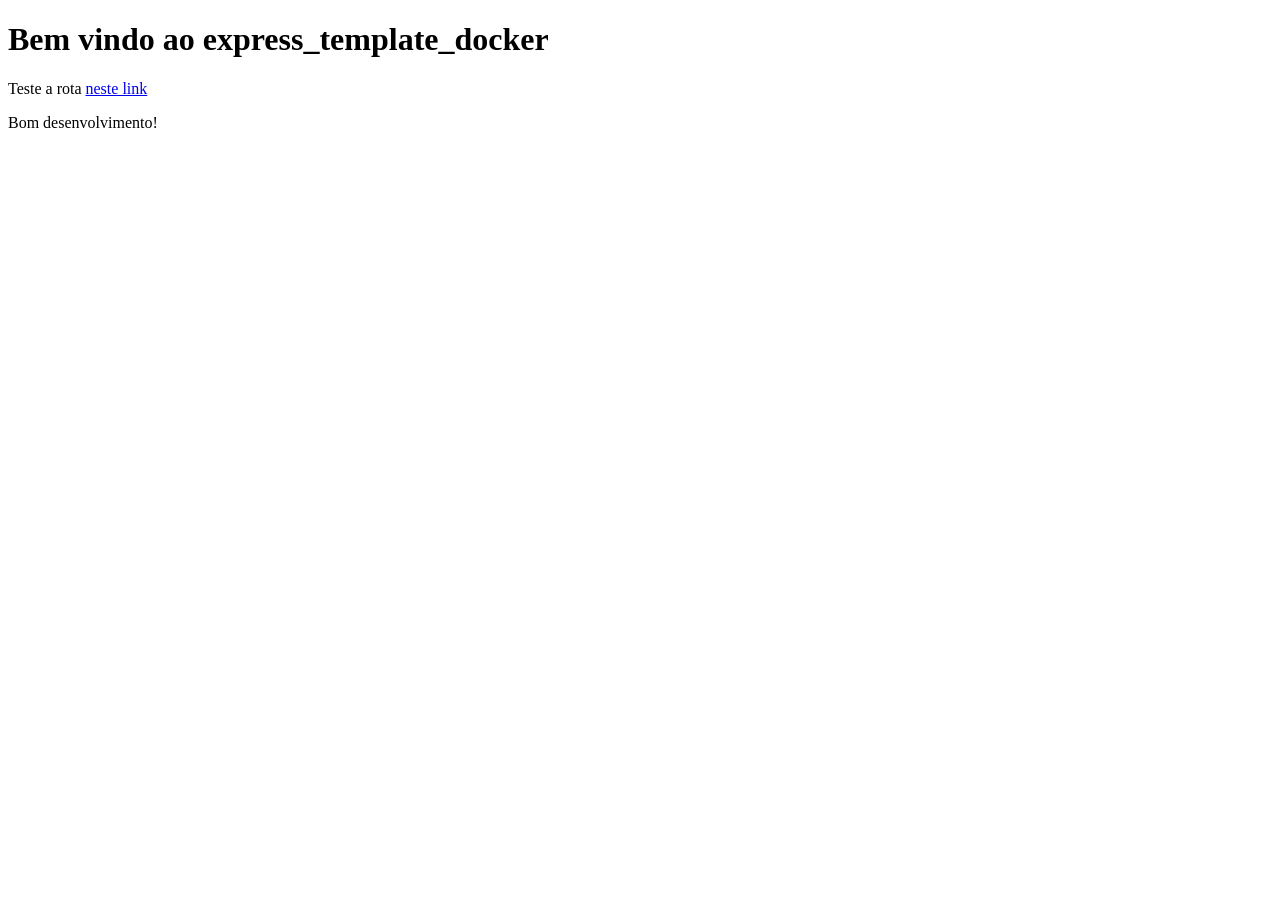
==== MarioGames_review/src/static/index.html @ 61664c6d "Add files via upload" ====
<!DOCTYPE html>
<html lang="pt-br">
<head>
    <meta charset="UTF-8">
    <meta name="viewport" content="width=device-width, initial-scale=1.0">
    <title>Página inicial</title>
</head>
<body>
    <h1>Bem vindo ao express_template_docker</h1>
    <p>Teste a rota <a href="/hello">neste link</a></p>
    <p>Bom desenvolvimento!</p>

</body>
</html>
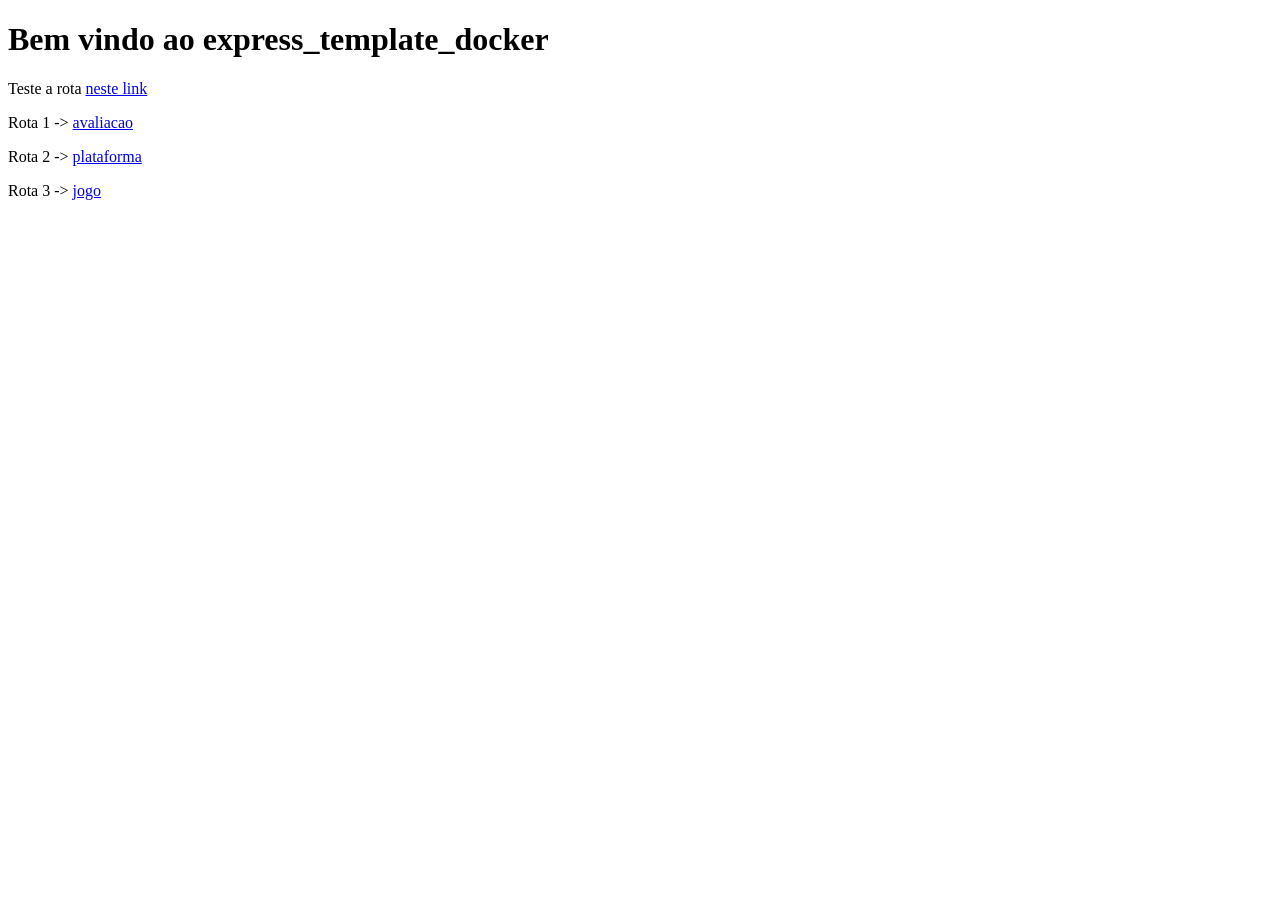
==== commit d84b6799: "jogos e plataformas funcionando o basico,avaliação não arrumada" ====
--- a/MarioGames_review/src/static/index.html
+++ b/MarioGames_review/src/static/index.html
@@ -8,7 +8,9 @@
 <body>
     <h1>Bem vindo ao express_template_docker</h1>
     <p>Teste a rota <a href="/hello">neste link</a></p>
-    <p>Bom desenvolvimento!</p>
+    <p>Rota 1 -> <a href="/avaliacao">avaliacao</a></p>
+    <p>Rota 2 -> <a href="/plataforma">plataforma</a></p>
+    <p>Rota 3 -> <a href="/jogo">jogo</a></p>
 
 </body>
 </html>
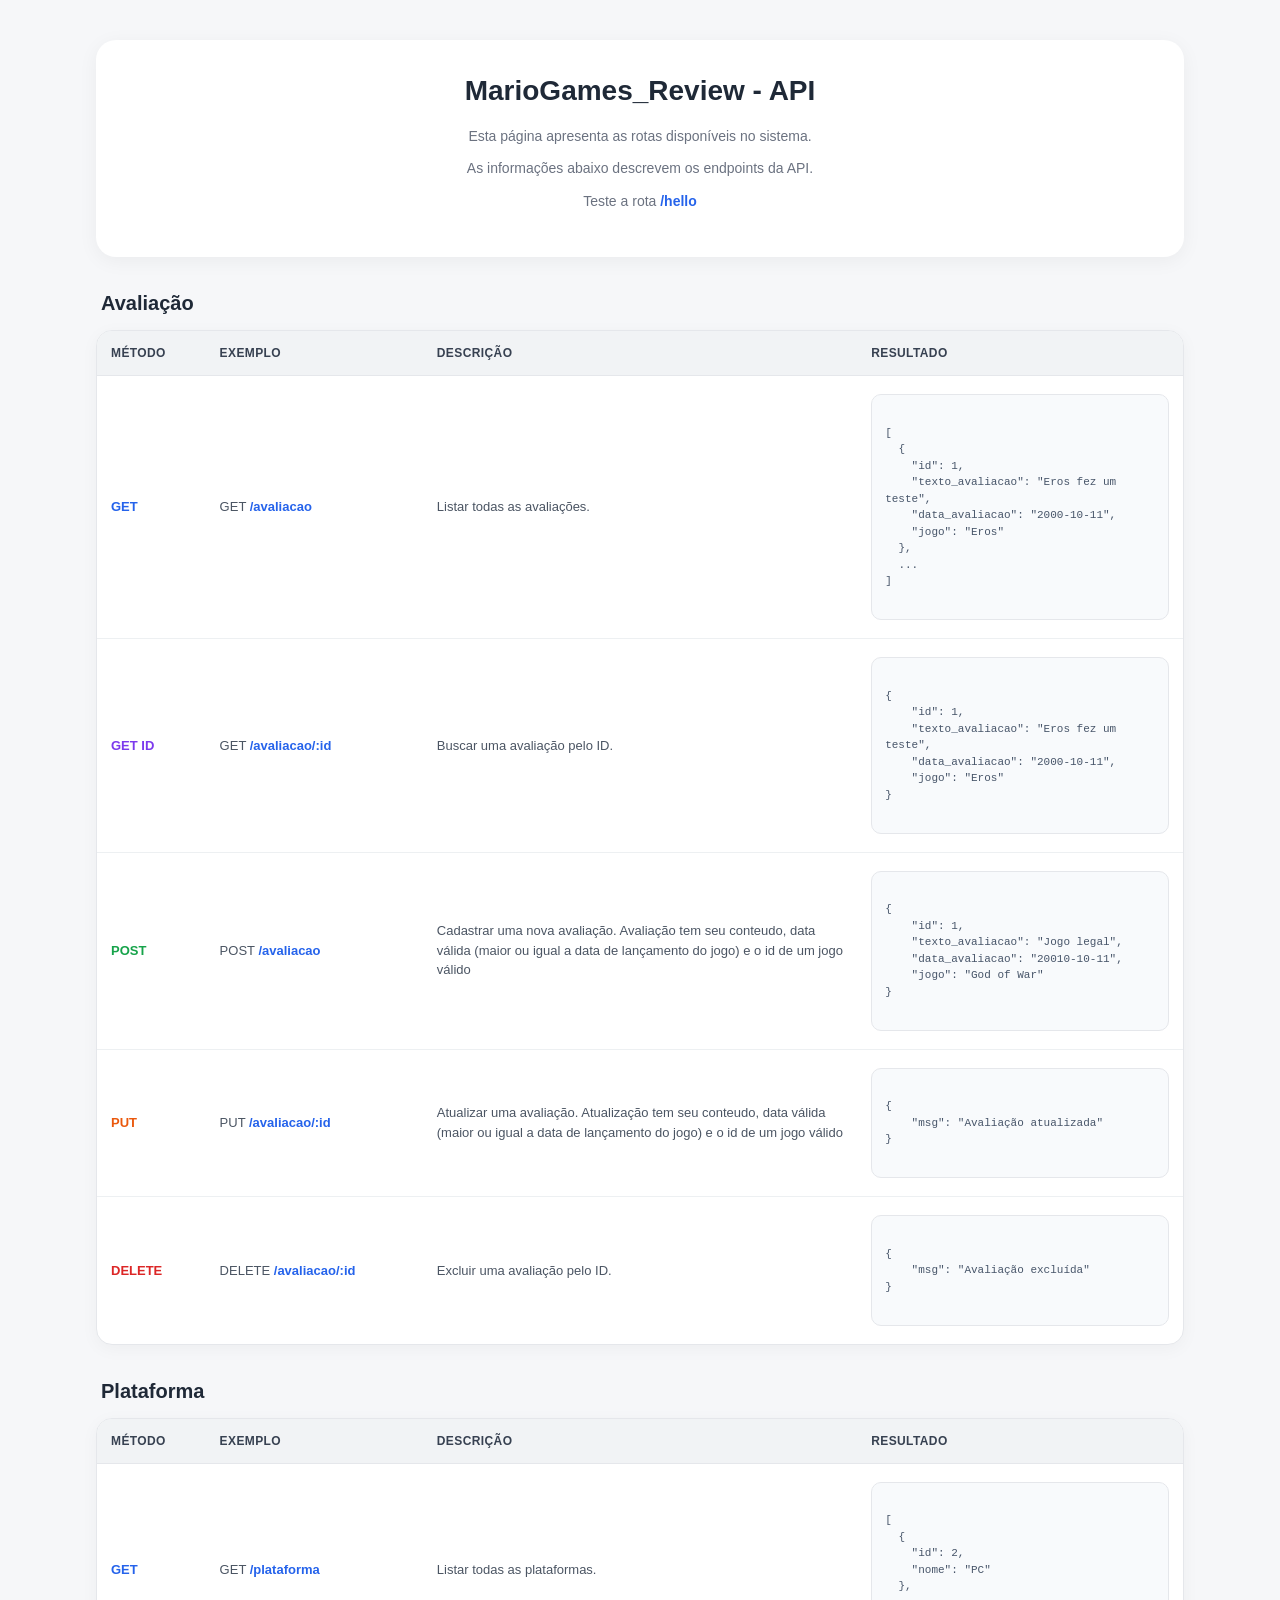
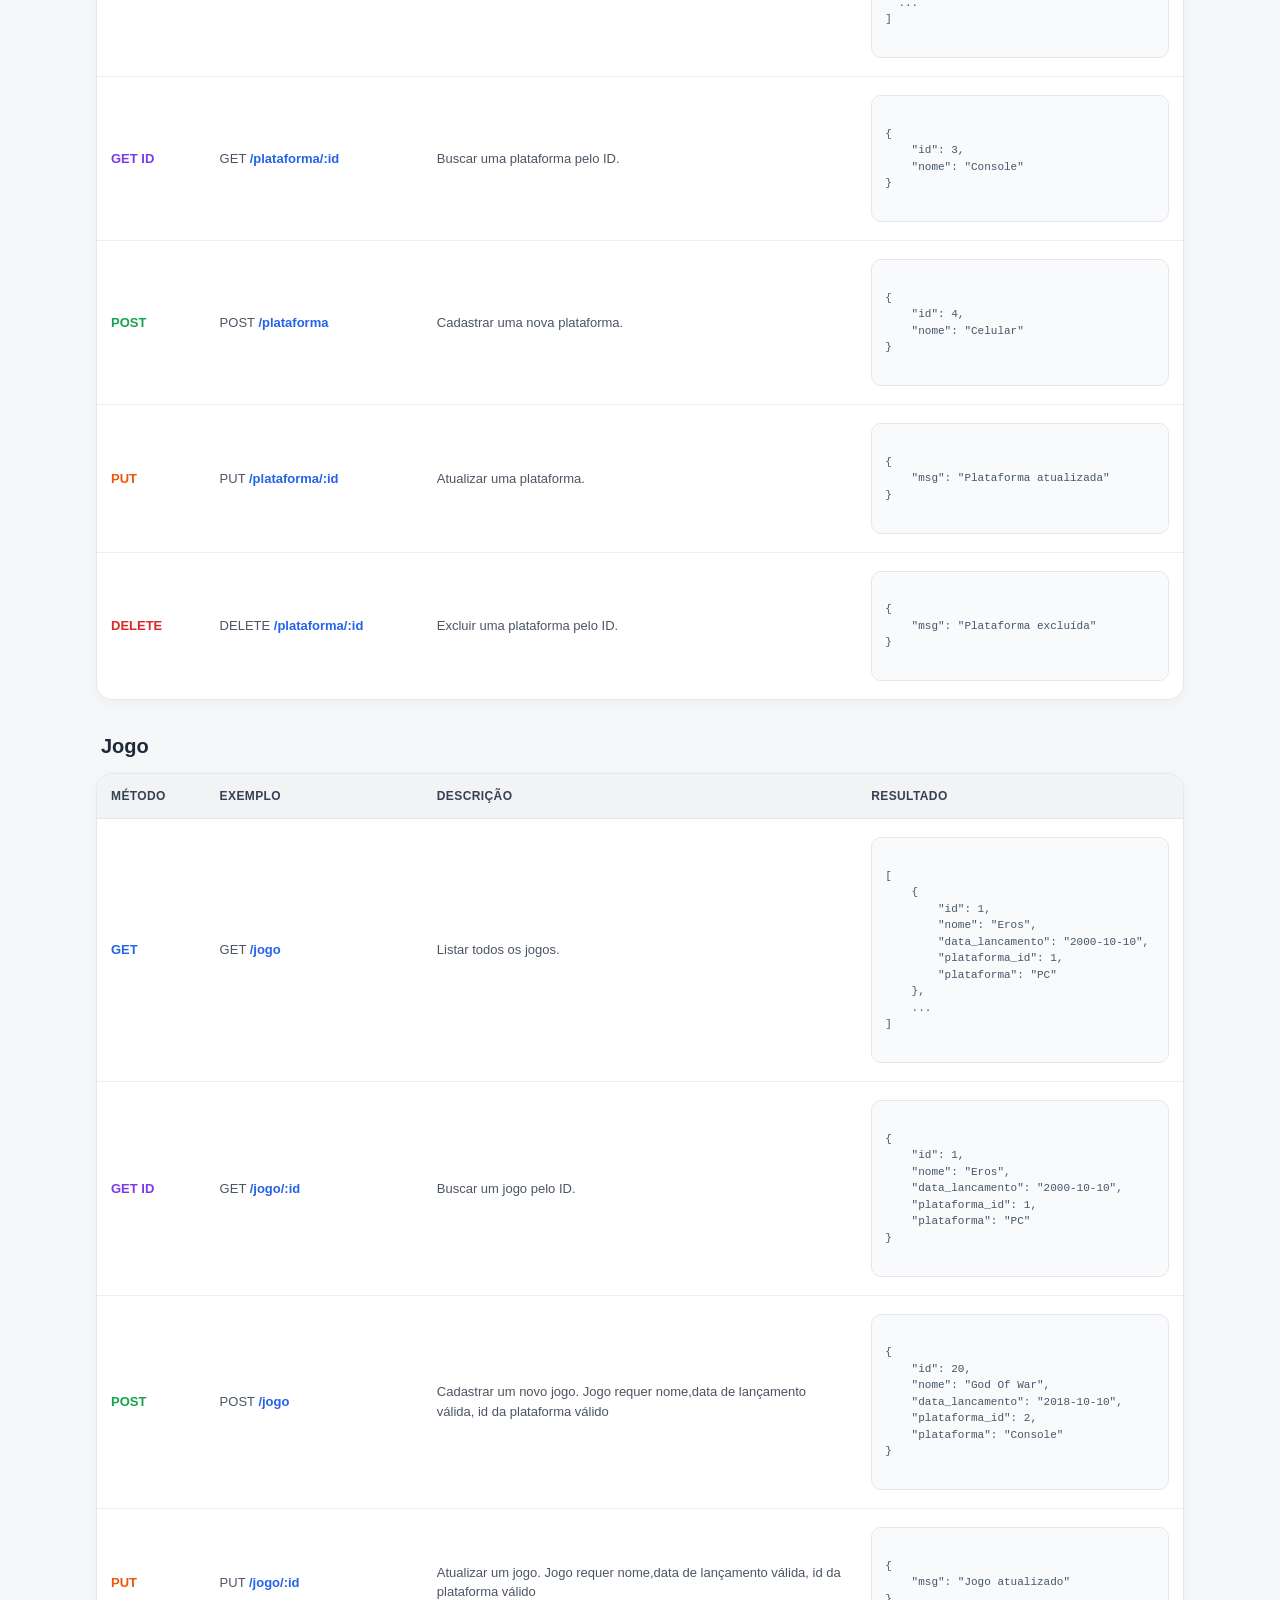
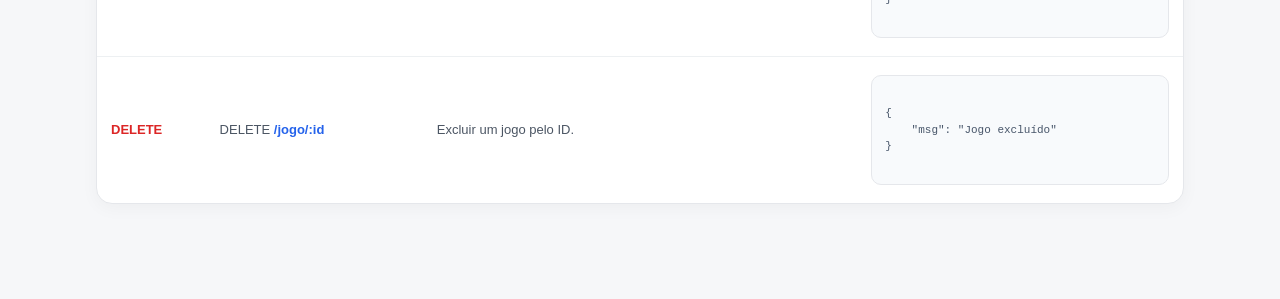
==== commit 5bc85713: "join para atualização de todo o código" ====
--- a/MarioGames_review/src/static/index.html
+++ b/MarioGames_review/src/static/index.html
@@ -1,16 +1,490 @@
 <!DOCTYPE html>
 <html lang="pt-br">
+
 <head>
     <meta charset="UTF-8">
     <meta name="viewport" content="width=device-width, initial-scale=1.0">
-    <title>Página inicial</title>
+
+    <title>MarioGames_Review - API</title>
+    <link rel="stylesheet" href="style.css">
+
 </head>
+
 <body>
-    <h1>Bem vindo ao express_template_docker</h1>
-    <p>Teste a rota <a href="/hello">neste link</a></p>
-    <p>Rota 1 -> <a href="/avaliacao">avaliacao</a></p>
-    <p>Rota 2 -> <a href="/plataforma">plataforma</a></p>
-    <p>Rota 3 -> <a href="/jogo">jogo</a></p>
+
+    <div class="container">
+
+        <header>
+
+            <h1>MarioGames_Review - API</h1>
+
+            <p>
+                Esta página apresenta as rotas disponíveis no sistema.
+            </p>
+
+            <p>
+                As informações abaixo descrevem os endpoints da API.
+            </p>
+
+            <p>
+                Teste a rota
+                <a href="/hello">/hello</a>
+            </p>
+
+        </header>
+
+
+        <section class="categoria">
+
+            <h2>Avaliação</h2>
+
+            <table>
+
+                <thead>
+                    <tr>
+                        <th>Método</th>
+                        <th>Exemplo</th>
+                        <th>Descrição</th>
+                        <th>Resultado</th>
+                    </tr>
+                </thead>
+
+                <tbody>
+
+                    <tr>
+                        <td class="metodo">GET</td>
+
+                        <td class="exemplo">
+                            GET
+                            <a href="/avaliacao">
+                                /avaliacao
+                            </a>
+                        </td>
+
+                        <td class="descricao">
+                            Listar todas as avaliações.
+                        </td>
+
+                        <td class="resultado">
+                            <div class="codigo">
+[
+  {
+    "id": 1,
+    "texto_avaliacao": "Eros fez um teste",
+    "data_avaliacao": "2000-10-11",
+    "jogo": "Eros"
+  },
+  ...
+]
+                            </div>
+                        </td>
+                    </tr>
+
+                    <tr>
+                        <td class="metodo">GET ID</td>
+
+                        <td class="exemplo">
+                            GET
+                            <a href="/avaliacao/1">
+                                /avaliacao/:id
+                            </a>
+                        </td>
+
+                        <td class="descricao">
+                            Buscar uma avaliação pelo ID.
+                        </td>
+
+                        <td class="resultado">
+                            <div class="codigo">
+{
+    "id": 1,
+    "texto_avaliacao": "Eros fez um teste",
+    "data_avaliacao": "2000-10-11",
+    "jogo": "Eros"
+}
+                            </div>
+                        </td>
+                    </tr>
+
+                    <tr>
+                        <td class="metodo">POST</td>
+
+                        <td class="exemplo">
+                            POST
+                            <a href="/avaliacao">
+                                /avaliacao
+                            </a>
+                        </td>
+
+                        <td class="descricao">
+                            Cadastrar uma nova avaliação. Avaliação tem seu conteudo, data válida (maior ou igual a data de lançamento do jogo) e o id de um jogo válido
+                        </td>
+
+                        <td class="resultado">
+                            <div class="codigo">
+{
+    "id": 1,
+    "texto_avaliacao": "Jogo legal",
+    "data_avaliacao": "20010-10-11",
+    "jogo": "God of War"
+}
+                            </div>
+                        </td>
+                    </tr>
+
+                    <tr>
+                        <td class="metodo">PUT</td>
+
+                        <td class="exemplo">
+                            PUT
+                            <a href="/avaliacao/1">
+                                /avaliacao/:id
+                            </a>
+                        </td>
+
+                        <td class="descricao">
+                            Atualizar uma avaliação. Atualização tem seu conteudo, data válida (maior ou igual a data de lançamento do jogo) e o id de um jogo válido
+                        </td>
+
+                        <td class="resultado">
+                            <div class="codigo">
+{
+    "msg": "Avaliação atualizada"
+}
+                            </div>
+                        </td>
+                    </tr>
+
+                    <tr>
+                        <td class="metodo">DELETE</td>
+
+                        <td class="exemplo">
+                            DELETE
+                            <a href="/avaliacao/1">
+                                /avaliacao/:id
+                            </a>
+                        </td>
+
+                        <td class="descricao">
+                            Excluir uma avaliação pelo ID.
+                        </td>
+
+                        <td class="resultado">
+                            <div class="codigo">
+{
+    "msg": "Avaliação excluída"
+}
+                            </div>
+                        </td>
+                    </tr>
+
+                </tbody>
+
+            </table>
+
+        </section>
+
+
+        <section class="categoria">
+
+            <h2>Plataforma</h2>
+
+            <table>
+
+                <thead>
+                    <tr>
+                        <th>Método</th>
+                        <th>Exemplo</th>
+                        <th>Descrição</th>
+                        <th>Resultado</th>
+                    </tr>
+                </thead>
+
+                <tbody>
+
+                    <tr>
+                        <td class="metodo">GET</td>
+
+                        <td class="exemplo">
+                            GET
+                            <a href="/plataforma">
+                                /plataforma
+                            </a>
+                        </td>
+
+                        <td class="descricao">
+                            Listar todas as plataformas.
+                        </td>
+
+                        <td class="resultado">
+                            <div class="codigo">
+[
+  {
+    "id": 2,
+    "nome": "PC"
+  },
+  ...
+]
+                            </div>
+                        </td>
+                    </tr>
+
+                    <tr>
+                        <td class="metodo">GET ID</td>
+
+                        <td class="exemplo">
+                            GET
+                            <a href="/plataforma/1">
+                                /plataforma/:id
+                            </a>
+                        </td>
+
+                        <td class="descricao">
+                            Buscar uma plataforma pelo ID.
+                        </td>
+
+                        <td class="resultado">
+                            <div class="codigo">
+{
+    "id": 3,
+    "nome": "Console"
+}
+                            </div>
+                        </td>
+                    </tr>
+
+                    <tr>
+                        <td class="metodo">POST</td>
+
+                        <td class="exemplo">
+                            POST
+                            <a href="/plataforma">
+                                /plataforma
+                            </a>
+                        </td>
+
+                        <td class="descricao">
+                            Cadastrar uma nova plataforma.
+                        </td>
+
+                        <td class="resultado">
+                            <div class="codigo">
+{
+    "id": 4,
+    "nome": "Celular"
+}
+                            </div>
+                        </td>
+                    </tr>
+
+                    <tr>
+                        <td class="metodo">PUT</td>
+
+                        <td class="exemplo">
+                            PUT
+                            <a href="/plataforma/1">
+                                /plataforma/:id
+                            </a>
+                        </td>
+
+                        <td class="descricao">
+                            Atualizar uma plataforma.
+                        </td>
+
+                        <td class="resultado">
+                            <div class="codigo">
+{
+    "msg": "Plataforma atualizada"
+}
+                            </div>
+                        </td>
+                    </tr>
+
+                    <tr>
+                        <td class="metodo">DELETE</td>
+
+                        <td class="exemplo">
+                            DELETE
+                            <a href="/plataforma/1">
+                                /plataforma/:id
+                            </a>
+                        </td>
+
+                        <td class="descricao">
+                            Excluir uma plataforma pelo ID.
+                        </td>
+
+                        <td class="resultado">
+                            <div class="codigo">
+{
+    "msg": "Plataforma excluída"
+}
+                            </div>
+                        </td>
+                    </tr>
+
+                </tbody>
+
+            </table>
+
+        </section>
+
+
+        <section class="categoria">
+
+            <h2>Jogo</h2>
+
+            <table>
+
+                <thead>
+                    <tr>
+                        <th>Método</th>
+                        <th>Exemplo</th>
+                        <th>Descrição</th>
+                        <th>Resultado</th>
+                    </tr>
+                </thead>
+
+                <tbody>
+
+                    <tr>
+                        <td class="metodo">GET</td>
+
+                        <td class="exemplo">
+                            GET
+                            <a href="/jogo">
+                                /jogo
+                            </a>
+                        </td>
+
+                        <td class="descricao">
+                            Listar todos os jogos.
+                        </td>
+
+                        <td class="resultado">
+                            <div class="codigo">
+[
+    {
+        "id": 1,
+        "nome": "Eros",
+        "data_lancamento": "2000-10-10",
+        "plataforma_id": 1,
+        "plataforma": "PC"
+    },
+    ...
+]
+                            </div>
+                        </td>
+                    </tr>
+
+                    <tr>
+                        <td class="metodo">GET ID</td>
+
+                        <td class="exemplo">
+                            GET
+                            <a href="/jogo/1">
+                                /jogo/:id
+                            </a>
+                        </td>
+
+                        <td class="descricao">
+                            Buscar um jogo pelo ID.
+                        </td>
+
+                        <td class="resultado">
+                            <div class="codigo">
+{
+    "id": 1,
+    "nome": "Eros",
+    "data_lancamento": "2000-10-10",
+    "plataforma_id": 1,
+    "plataforma": "PC"
+}
+                            </div>
+                        </td>
+                    </tr>
+
+                    <tr>
+                        <td class="metodo">POST</td>
+
+                        <td class="exemplo">
+                            POST
+                            <a href="/jogo">
+                                /jogo
+                            </a>
+                        </td>
+
+                        <td class="descricao">
+                            Cadastrar um novo jogo. Jogo requer nome,data de lançamento válida, id da plataforma válido
+                        </td>
+
+                        <td class="resultado">
+                            <div class="codigo">
+{
+    "id": 20,
+    "nome": "God Of War",
+    "data_lancamento": "2018-10-10",
+    "plataforma_id": 2,
+    "plataforma": "Console"
+}
+                            </div>
+                        </td>
+                    </tr>
+
+                    <tr>
+                        <td class="metodo">PUT</td>
+
+                        <td class="exemplo">
+                            PUT
+                            <a href="/jogo/1">
+                                /jogo/:id
+                            </a>
+                        </td>
+
+                        <td class="descricao">
+                            Atualizar um jogo. Jogo requer nome,data de lançamento válida, id da plataforma válido
+                        </td>
+
+                        <td class="resultado">
+                            <div class="codigo">
+{
+    "msg": "Jogo atualizado"
+}
+                            </div>
+                        </td>
+                    </tr>
+
+                    <tr>
+                        <td class="metodo">DELETE</td>
+
+                        <td class="exemplo">
+                            DELETE
+                            <a href="/jogo/1">
+                                /jogo/:id
+                            </a>
+                        </td>
+
+                        <td class="descricao">
+                            Excluir um jogo pelo ID.
+                        </td>
+
+                        <td class="resultado">
+                            <div class="codigo">
+{
+    "msg": "Jogo excluído"
+}
+                            </div>
+                        </td>
+                    </tr>
+
+                </tbody>
+
+            </table>
+
+        </section>
+
+    </div>
 
 </body>
-</html>+
+</html>
--- a/MarioGames_review/src/static/style.css
+++ b/MarioGames_review/src/static/style.css
@@ -0,0 +1,217 @@
+
+        * {
+            box-sizing: border-box;
+        }
+
+        body {
+            margin: 0;
+            padding: 0;
+            background: #f6f7f9;
+            color: #252525;
+            font-family: Arial, Helvetica, sans-serif;
+        }
+
+        .container {
+            width: 85%;
+            max-width: 1400px;
+            margin: 0 auto;
+            padding: 40px 0 60px;
+        }
+
+        header {
+            text-align: center;
+            padding: 35px 20px;
+            margin-bottom: 35px;
+            background: #ffffff;
+            border-radius: 20px;
+            box-shadow: 0 4px 20px rgba(0, 0, 0, 0.05);
+        }
+
+        header h1 {
+            margin: 0 0 18px;
+            font-size: 28px;
+            font-weight: 700;
+            color: #1f2937;
+        }
+
+        header p {
+            margin: 10px 0;
+            font-size: 14px;
+            line-height: 1.6;
+            color: #6b7280;
+        }
+
+        header a {
+            color: #2563eb;
+            font-weight: 600;
+            text-decoration: none;
+        }
+
+        header a:hover {
+            text-decoration: underline;
+        }
+
+        .categoria {
+            margin-bottom: 35px;
+        }
+
+        .categoria h2 {
+            margin: 0 0 15px 5px;
+            font-size: 20px;
+            font-weight: 600;
+            color: #1f2937;
+        }
+
+        table {
+            width: 100%;
+            border-collapse: separate;
+            border-spacing: 0;
+            overflow: hidden;
+            background: #ffffff;
+            border: 1px solid #e5e7eb;
+            border-radius: 16px;
+            box-shadow: 0 4px 18px rgba(0, 0, 0, 0.04);
+        }
+
+        th {
+            padding: 15px 14px;
+            background: #f1f3f5;
+            color: #374151;
+            text-align: left;
+            font-size: 12px;
+            font-weight: 700;
+            text-transform: uppercase;
+            letter-spacing: 0.4px;
+            border-bottom: 1px solid #e5e7eb;
+        }
+
+        td {
+            padding: 18px 14px;
+            border-bottom: 1px solid #edf0f2;
+            color: #4b5563;
+            font-size: 13px;
+            line-height: 1.5;
+            vertical-align: middle;
+        }
+
+        tbody tr:last-child td {
+            border-bottom: none;
+        }
+
+        tbody tr {
+            transition: background-color 0.2s ease;
+        }
+
+        tbody tr:hover {
+            background-color: #f9fafb;
+        }
+
+        .metodo {
+            width: 10%;
+            font-weight: 700;
+            color: #1f2937;
+        }
+
+        tbody tr:nth-child(1) .metodo {
+            color: #2563eb;
+        }
+
+        tbody tr:nth-child(2) .metodo {
+            color: #7c3aed;
+        }
+
+        tbody tr:nth-child(3) .metodo {
+            color: #16a34a;
+        }
+
+        tbody tr:nth-child(4) .metodo {
+            color: #ea580c;
+        }
+
+        tbody tr:nth-child(5) .metodo {
+            color: #dc2626;
+        }
+
+        .exemplo {
+            width: 20%;
+        }
+
+        .exemplo a {
+            color: #2563eb;
+            text-decoration: none;
+            font-weight: 600;
+        }
+
+        .exemplo a:hover {
+            text-decoration: underline;
+        }
+
+        .descricao {
+            width: 40%;
+        }
+
+        .resultado {
+            width: 30%;
+        }
+
+        .codigo {
+            background: #f8fafc;
+            border: 1px solid #e5e7eb;
+            border-radius: 10px;
+            padding: 13px;
+            color: #475569;
+            font-family: "Courier New", monospace;
+            font-size: 11px;
+            line-height: 1.5;
+            white-space: pre-wrap;
+            min-height: 45px;
+        }
+
+        .espaco {
+            height: 30px;
+        }
+
+        @media (max-width: 900px) {
+
+            .container {
+                width: 95%;
+            }
+
+            table {
+                font-size: 12px;
+            }
+
+            th,
+            td {
+                padding: 12px 10px;
+            }
+
+            .codigo {
+                font-size: 10px;
+            }
+        }
+
+        @media (max-width: 650px) {
+
+            .container {
+                width: 94%;
+                padding-top: 20px;
+            }
+
+            header {
+                padding: 25px 15px;
+                border-radius: 16px;
+            }
+
+            header h1 {
+                font-size: 22px;
+            }
+
+            .categoria {
+                overflow-x: auto;
+            }
+
+            table {
+                min-width: 750px;
+            }
+        }
